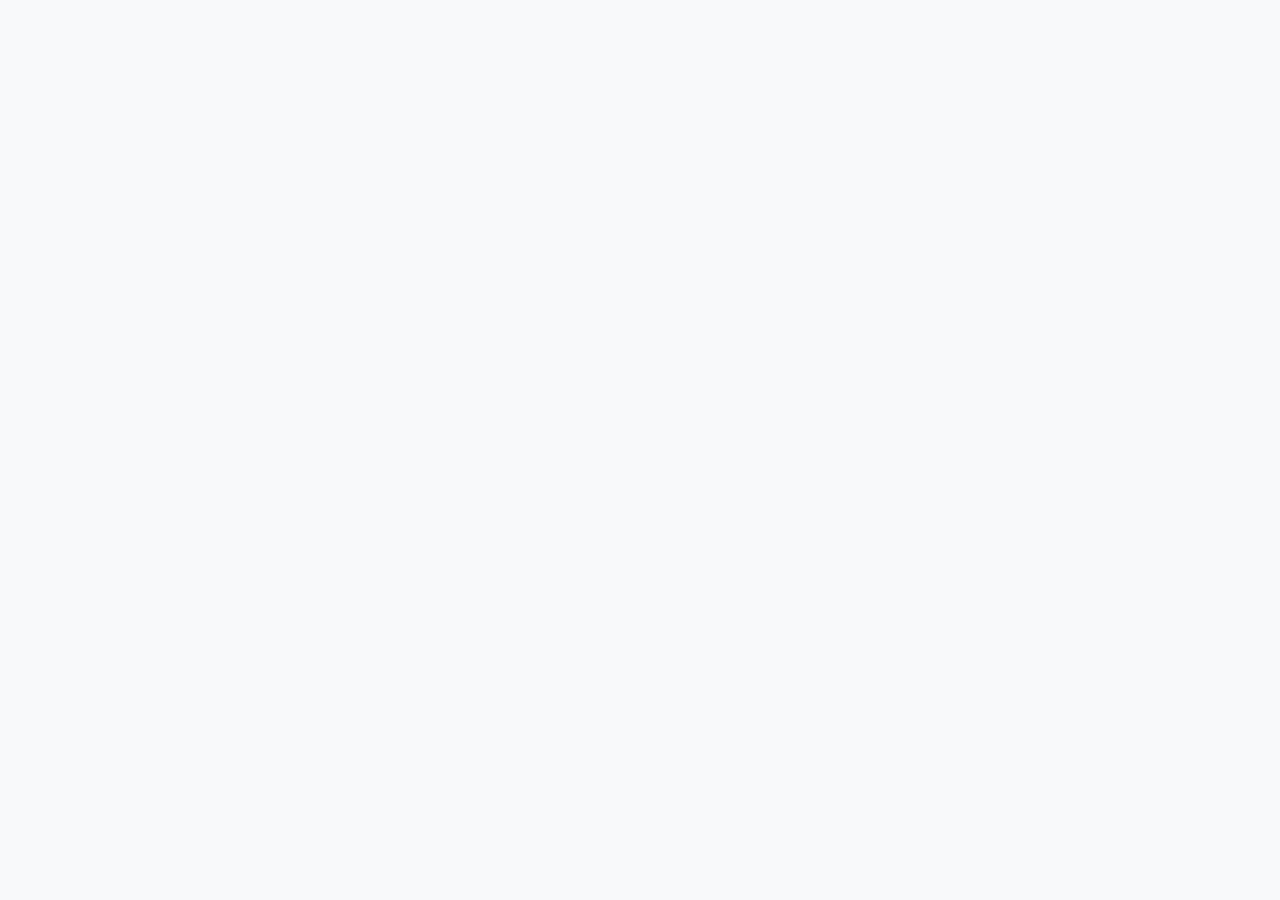
==== task-2-wonderlust/index.html @ 70757a87 "task 2 setup and assets done" ====
<!DOCTYPE html>
<html lang="en">
<head>
  <meta charset="UTF-8">
  <meta name="viewport" content="width=device-width, initial-scale=1">
  <title>Wanderlust | Travel Agency</title>
  <meta name="description" content="Find your next adventure with Wanderlust. Explore pristine beaches, towering mountains and vibrant cities.">
  <link rel="preconnect" href="https://fonts.googleapis.com">
  <link rel="preconnect" href="https://fonts.gstatic.com" crossorigin>
  <link href="https://fonts.googleapis.com/css2?family=Plus+Jakarta+Sans:wght@400;600;700;800&display=swap" rel="stylesheet">
  <link rel="stylesheet" href="css/style.css">
</head>
<body>
  <!--
    ============================================================
    SITE DETAILS - change the values here, then update the same
    text further down the page (search for the old value).
      Brand name ........ Wanderlust
      Company name ...... Wanderlust Travel Agency
      Copyright year .... 2024
    ============================================================
  -->

  <!-- header -->
  <main>
    <!-- hero -->
    <!-- destinations -->
    <!-- about -->
  </main>
  <!-- footer -->

  <script src="js/main.js"></script>
</body>
</html>
---- task-2-wonderlust/css/style.css ----
/* ==========================================================
   1. Design tokens
   ========================================================== */
:root {
  --primary: #0077b6;
  --primary-dark: #005d90;
  --navy: #023e8a;
  --text: #404850;
  --bg: #f8f9fa;
  --bg-alt: #f3f4f5;
  --white: #ffffff;
  --card-border: #e7e8e9;
  --about-border: #edeeef;
  --header-border: rgba(191, 199, 209, 0.3);
  --accent: #e9c46a;
  --accent-text: #773e00;
  --about-glow: #cde5ff;
  --font: "Plus Jakarta Sans", system-ui, -apple-system, "Segoe UI", Roboto, sans-serif;
  --side: 16px;
  --header-h: 80px;
  --container: 1200px;
}

/* ==========================================================
   2. Reset and base
   ========================================================== */
*, *::before, *::after { box-sizing: border-box; }
html { scroll-behavior: smooth; scroll-padding-top: var(--header-h); }
body {
  margin: 0;
  font-family: var(--font);
  font-size: 16px;
  line-height: 24px;
  color: var(--text);
  background: var(--bg);
  overflow-x: hidden;
}
img, svg { display: block; max-width: 100%; }
h1, h2, h3, p, ul { margin: 0; padding: 0; }
ul { list-style: none; }
a { color: inherit; text-decoration: none; }
button { font: inherit; cursor: pointer; }
:focus-visible { outline: 3px solid var(--primary); outline-offset: 3px; }

@media (prefers-reduced-motion: reduce) {
  html { scroll-behavior: auto; }
}
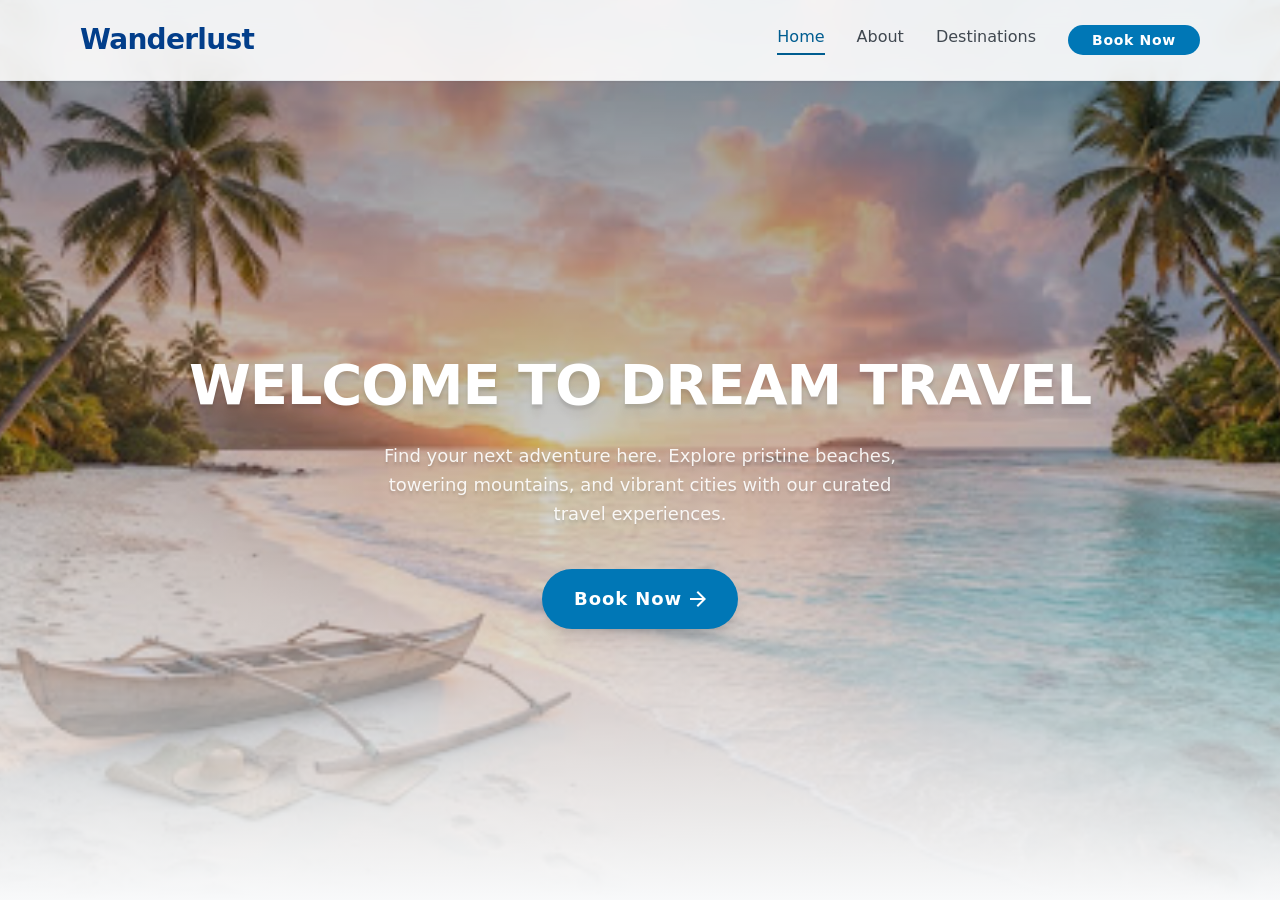
==== commit 82bc5e2f: "header and hero done" ====
--- a/task-2-wonderlust/index.html
+++ b/task-2-wonderlust/index.html
@@ -21,9 +21,37 @@
     ============================================================
   -->
 
-  <!-- header -->
+  <header class="site-header">
+    <div class="site-header__inner">
+      <a class="brand" href="#home">Wanderlust</a>
+      <button class="nav-toggle" type="button" aria-expanded="false" aria-controls="site-nav" aria-label="Open menu">
+        <img src="assets/images/icons/menu.svg" width="23" height="15" alt="">
+      </button>
+      <nav class="site-nav" id="site-nav" aria-label="Main">
+        <ul class="site-nav__list">
+          <li><a class="site-nav__link is-active" href="#home" data-spy="home">Home</a></li>
+          <li><a class="site-nav__link" href="#about" data-spy="about">About</a></li>
+          <li><a class="site-nav__link" href="#destinations" data-spy="destinations">Destinations</a></li>
+        </ul>
+        <a class="btn btn--small" href="#destinations">Book Now</a>
+      </nav>
+    </div>
+  </header>
+
   <main>
-    <!-- hero -->
+    <section class="hero" id="home" aria-labelledby="hero-title">
+      <img class="hero__bg" src="assets/images/hero/hero-beach.jpg" width="512" height="286" alt="Wooden outrigger boat on a white sand beach at sunset">
+      <div class="hero__overlay"></div>
+      <div class="hero__content">
+        <h1 class="hero__title" id="hero-title">WELCOME TO DREAM TRAVEL</h1>
+        <p class="hero__text">Find your next adventure here. Explore pristine beaches, towering mountains, and vibrant cities with our curated travel experiences.</p>
+        <a class="btn btn--large" href="#destinations">
+          Book Now
+          <img src="assets/images/icons/arrow-right.svg" width="16" height="16" alt="">
+        </a>
+      </div>
+    </section>
+
     <!-- destinations -->
     <!-- about -->
   </main>
--- a/task-2-wonderlust/css/style.css
+++ b/task-2-wonderlust/css/style.css
@@ -45,3 +45,94 @@
 @media (prefers-reduced-motion: reduce) {
   html { scroll-behavior: auto; }
 }
+
+/* ==========================================================
+   3. Buttons
+   ========================================================== */
+.btn {
+  display: inline-flex; align-items: center; justify-content: center; gap: 8px;
+  color: var(--white); background: var(--primary); border-radius: 9999px;
+  font-weight: 600; letter-spacing: 0.05em;
+  transition: background 0.2s ease, transform 0.2s ease;
+}
+.btn:hover { background: var(--primary-dark); }
+.btn--small { padding: 8px 24px; font-size: 14px; line-height: 14px; letter-spacing: 0.05em; }
+.btn--large {
+  padding: 16px 32px; font-size: 18px; line-height: 28px; letter-spacing: 0.05em;
+  box-shadow: 0 4px 6px -4px rgba(0, 0, 0, 0.1), 0 10px 15px -3px rgba(0, 0, 0, 0.1);
+}
+.btn--large:hover { transform: translateY(-2px); }
+
+/* ==========================================================
+   4. Header
+   ========================================================== */
+.site-header {
+  position: fixed; top: 0; left: 0; right: 0; z-index: 50;
+  background: rgba(255, 255, 255, 0.9);
+  -webkit-backdrop-filter: blur(12px); backdrop-filter: blur(12px);
+  border-bottom: 1px solid var(--header-border);
+  box-shadow: 0 1px 2px rgba(0, 0, 0, 0.05);
+}
+.site-header__inner {
+  display: flex; align-items: center; justify-content: space-between;
+  height: var(--header-h); padding-inline: var(--side);
+}
+.brand { font-size: 28px; line-height: 40px; font-weight: 700; letter-spacing: -0.025em; color: var(--navy); }
+.nav-toggle {
+  display: flex; align-items: center; justify-content: center;
+  width: 38px; height: 34px; padding: 0; background: none; border: 0; border-radius: 4px;
+}
+.site-nav {
+  position: absolute; top: 100%; left: 0; right: 0;
+  display: none; flex-direction: column; gap: 16px; padding: 16px var(--side) 24px;
+  background: rgba(255, 255, 255, 0.97);
+  border-bottom: 1px solid var(--header-border);
+  box-shadow: 0 8px 16px rgba(0, 0, 0, 0.06);
+}
+.site-nav.is-open { display: flex; }
+.site-nav__list { display: flex; flex-direction: column; gap: 12px; }
+.site-nav__link { display: inline-block; padding-bottom: 4px; border-bottom: 2px solid transparent; }
+.site-nav__link:hover { color: var(--primary); }
+.site-nav__link.is-active { color: var(--primary-dark); border-bottom-color: var(--primary-dark); }
+.site-nav .btn { align-self: flex-start; }
+
+@media (min-width: 768px) {
+  :root { --side: 80px; }
+  .nav-toggle { display: none; }
+  .site-nav {
+    position: static; display: flex; flex-direction: row; align-items: center; gap: 32px;
+    padding: 0; background: none; border: 0; box-shadow: none;
+  }
+  .site-nav__list { flex-direction: row; gap: 32px; }
+}
+
+/* ==========================================================
+   5. Hero
+   ========================================================== */
+.hero {
+  position: relative; display: flex; align-items: center; justify-content: center;
+  min-height: 780px; padding: var(--header-h) var(--side) 0; overflow: hidden;
+}
+.hero__bg { position: absolute; inset: 0; width: 100%; height: 100%; object-fit: cover; }
+.hero__overlay {
+  position: absolute; inset: 0;
+  background: linear-gradient(to bottom, rgba(0, 0, 0, 0.4) 0%, rgba(0, 0, 0, 0.2) 50%, var(--bg) 100%);
+}
+.hero__content { position: relative; z-index: 1; width: 100%; text-align: center; color: var(--white); }
+.hero__title {
+  font-size: 40px; line-height: 48px; font-weight: 800;
+  text-shadow: 0 10px 8px rgba(0, 0, 0, 0.04), 0 4px 3px rgba(0, 0, 0, 0.1);
+}
+.hero__text {
+  max-width: 560px; margin: 24px auto 40px; font-size: 18px; line-height: 28.8px;
+  text-shadow: 0 4px 3px rgba(0, 0, 0, 0.07), 0 2px 2px rgba(0, 0, 0, 0.06);
+}
+
+@media (min-width: 768px) {
+  .hero { min-height: 1536px; }
+  .hero__title { font-size: 56px; line-height: 67.2px; letter-spacing: -0.02em; }
+  .hero__text { color: rgba(255, 255, 255, 0.9); }
+}
+@media (min-width: 1024px) {
+  .hero { min-height: clamp(640px, 100vh, 900px); }
+}
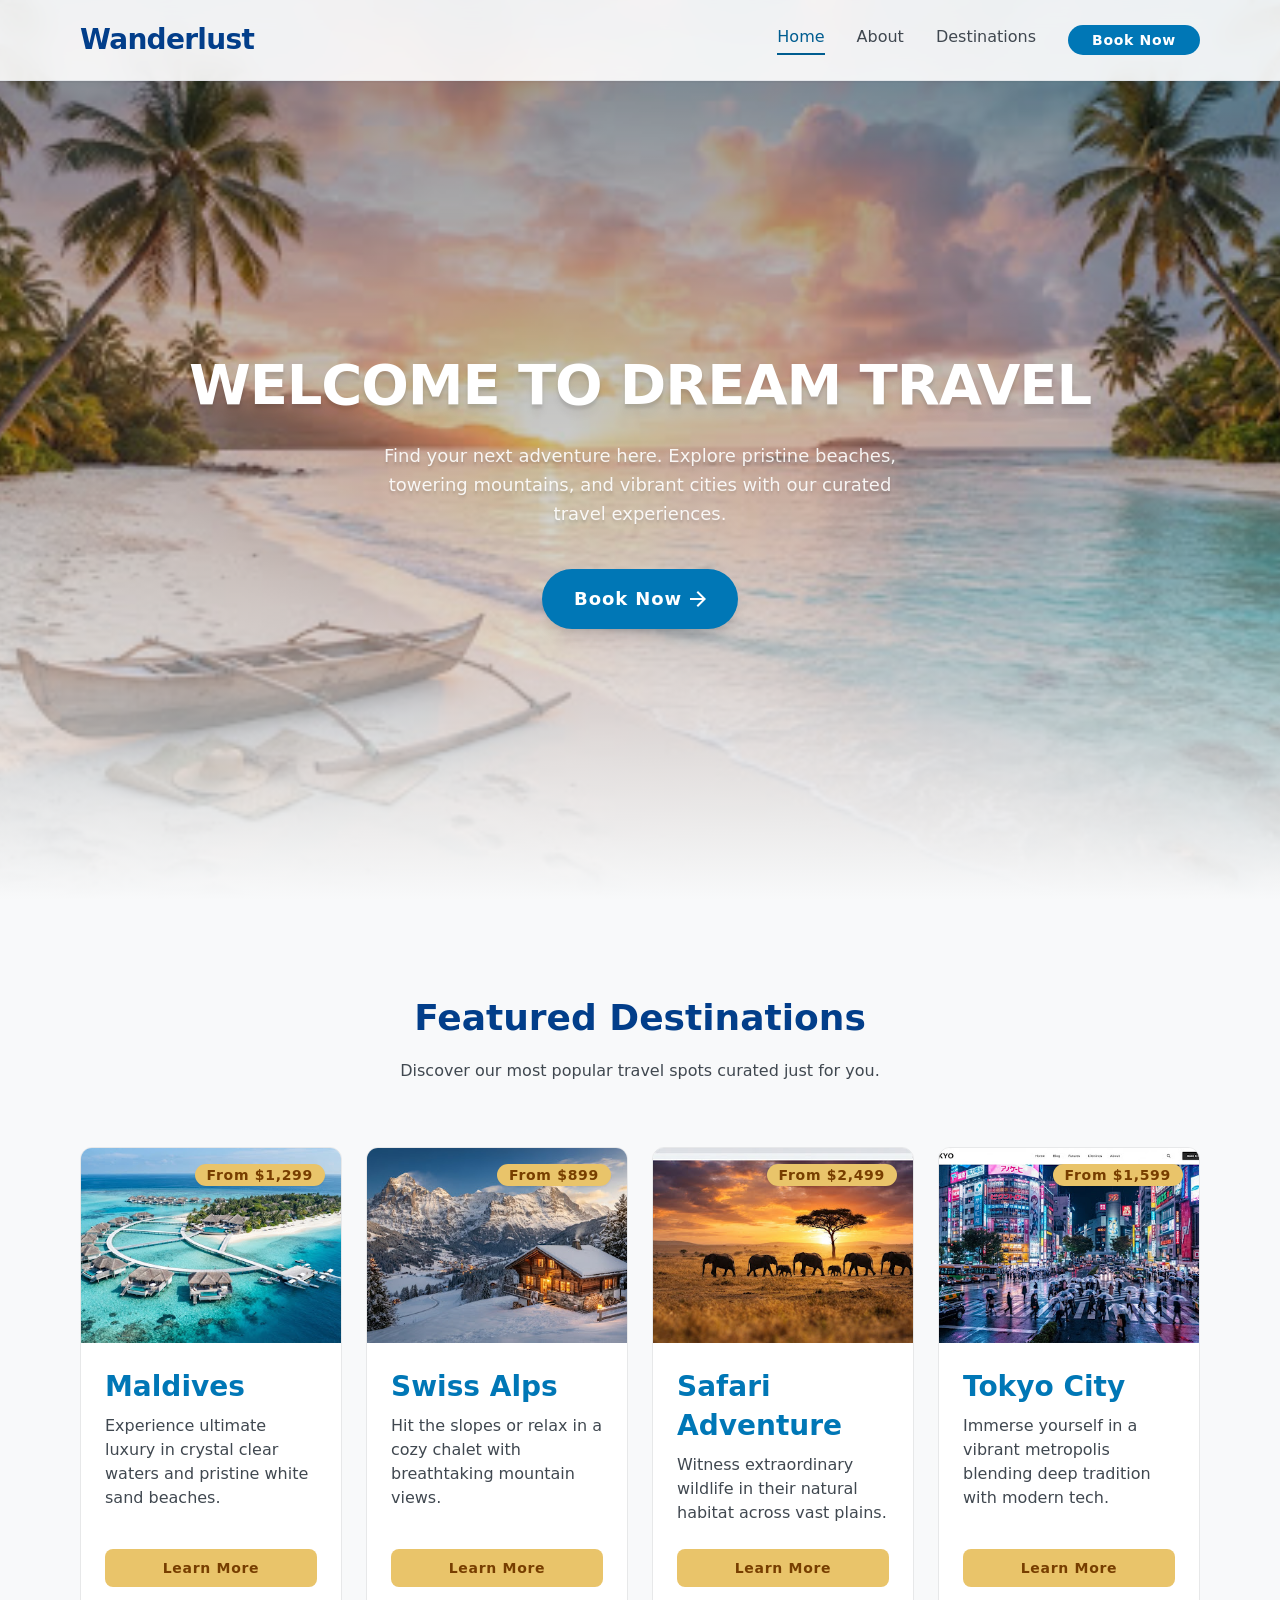
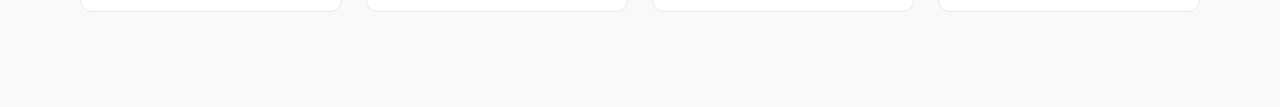
==== commit 2be119ef: "destinations section done" ====
--- a/task-2-wonderlust/index.html
+++ b/task-2-wonderlust/index.html
@@ -52,7 +52,60 @@
       </div>
     </section>
 
-    <!-- destinations -->
+    <section class="section destinations" id="destinations" aria-labelledby="destinations-title">
+      <div class="section__inner">
+        <header class="section__head">
+          <h2 class="section__title" id="destinations-title">Featured Destinations</h2>
+          <p class="section__sub">Discover our most popular travel spots curated just for you.</p>
+        </header>
+        <ul class="cards">
+          <li class="card">
+            <div class="card__media">
+              <img src="assets/images/destinations/maldives.jpg" width="356" height="267" loading="lazy" alt="Overwater villas and a jetty over turquoise water in the Maldives">
+              <span class="card__price">From $1,299</span>
+            </div>
+            <div class="card__body">
+              <h3 class="card__title">Maldives</h3>
+              <p class="card__text">Experience ultimate luxury in crystal clear waters and pristine white sand beaches.</p>
+              <button class="card__btn" type="button">Learn More</button>
+            </div>
+          </li>
+          <li class="card">
+            <div class="card__media">
+              <img src="assets/images/destinations/swiss-alps.jpg" width="356" height="267" loading="lazy" alt="Snowy mountain peaks and a lit wooden chalet in the Swiss Alps">
+              <span class="card__price">From $899</span>
+            </div>
+            <div class="card__body">
+              <h3 class="card__title">Swiss Alps</h3>
+              <p class="card__text">Hit the slopes or relax in a cozy chalet with breathtaking mountain views.</p>
+              <button class="card__btn" type="button">Learn More</button>
+            </div>
+          </li>
+          <li class="card">
+            <div class="card__media">
+              <img src="assets/images/destinations/safari-adventure.jpg" width="356" height="267" loading="lazy" alt="Elephants walking across a savanna at sunset with an acacia tree">
+              <span class="card__price">From $2,499</span>
+            </div>
+            <div class="card__body">
+              <h3 class="card__title">Safari Adventure</h3>
+              <p class="card__text">Witness extraordinary wildlife in their natural habitat across vast plains.</p>
+              <button class="card__btn" type="button">Learn More</button>
+            </div>
+          </li>
+          <li class="card">
+            <div class="card__media">
+              <img src="assets/images/destinations/tokyo-city.jpg" width="356" height="267" loading="lazy" alt="Crowded Tokyo street crossing at night with neon signs">
+              <span class="card__price">From $1,599</span>
+            </div>
+            <div class="card__body">
+              <h3 class="card__title">Tokyo City</h3>
+              <p class="card__text">Immerse yourself in a vibrant metropolis blending deep tradition with modern tech.</p>
+              <button class="card__btn" type="button">Learn More</button>
+            </div>
+          </li>
+        </ul>
+      </div>
+    </section>
     <!-- about -->
   </main>
   <!-- footer -->
--- a/task-2-wonderlust/css/style.css
+++ b/task-2-wonderlust/css/style.css
@@ -136,3 +136,54 @@
 @media (min-width: 1024px) {
   .hero { min-height: clamp(640px, 100vh, 900px); }
 }
+
+/* ==========================================================
+   6. Shared section layout
+   ========================================================== */
+.section { padding: 96px var(--side); }
+.section__inner { width: 100%; max-width: var(--container); margin-inline: auto; }
+.section__head { margin-bottom: 64px; text-align: center; }
+.section__title { font-size: 16px; line-height: 24px; font-weight: 400; color: var(--navy); }
+.section__sub { margin-top: 16px; }
+
+@media (min-width: 768px) {
+  .section { padding-block: 95px; }
+  .section__title { font-size: 36px; line-height: 46.8px; font-weight: 700; padding-bottom: 1px; }
+}
+
+/* ==========================================================
+   7. Destinations
+   ========================================================== */
+.destinations { background: var(--bg); }
+.cards { display: grid; grid-template-columns: 1fr; gap: 24px; }
+.card {
+  display: flex; flex-direction: column; overflow: hidden;
+  background: var(--white); border: 1px solid var(--card-border); border-radius: 12px;
+  transition: transform 0.25s ease, box-shadow 0.25s ease;
+}
+.card:hover { transform: translateY(-4px); box-shadow: 0 10px 15px -3px rgba(0, 0, 0, 0.1), 0 4px 6px -4px rgba(0, 0, 0, 0.1); }
+.card__media { position: relative; aspect-ratio: 4 / 3; }
+.card__media img { width: 100%; height: 100%; object-fit: cover; }
+.card__price {
+  position: absolute; top: 16px; right: 16px; padding: 4px 12px;
+  font-size: 14px; line-height: 14px; font-weight: 600; letter-spacing: 0.05em;
+  color: var(--accent-text); background: var(--accent); border-radius: 9999px;
+  box-shadow: 0 1px 2px rgba(0, 0, 0, 0.05);
+}
+.card__body { display: flex; flex: 1; flex-direction: column; padding: 24px; }
+.card__title { margin-bottom: 8px; font-size: 28px; line-height: 39.2px; font-weight: 700; color: var(--primary); }
+.card__text { flex: 1; margin-bottom: 24px; }
+.card__btn {
+  width: 100%; padding: 12px 0; border: 0; border-radius: 8px;
+  font-size: 14px; line-height: 14px; font-weight: 600; letter-spacing: 0.05em;
+  color: var(--accent-text); background: var(--accent);
+  transition: filter 0.2s ease;
+}
+.card__btn:hover { filter: brightness(0.95); }
+
+@media (min-width: 768px) {
+  .cards { grid-template-columns: repeat(2, minmax(0, 1fr)); }
+}
+@media (min-width: 1024px) {
+  .cards { grid-template-columns: repeat(4, minmax(0, 1fr)); }
+}
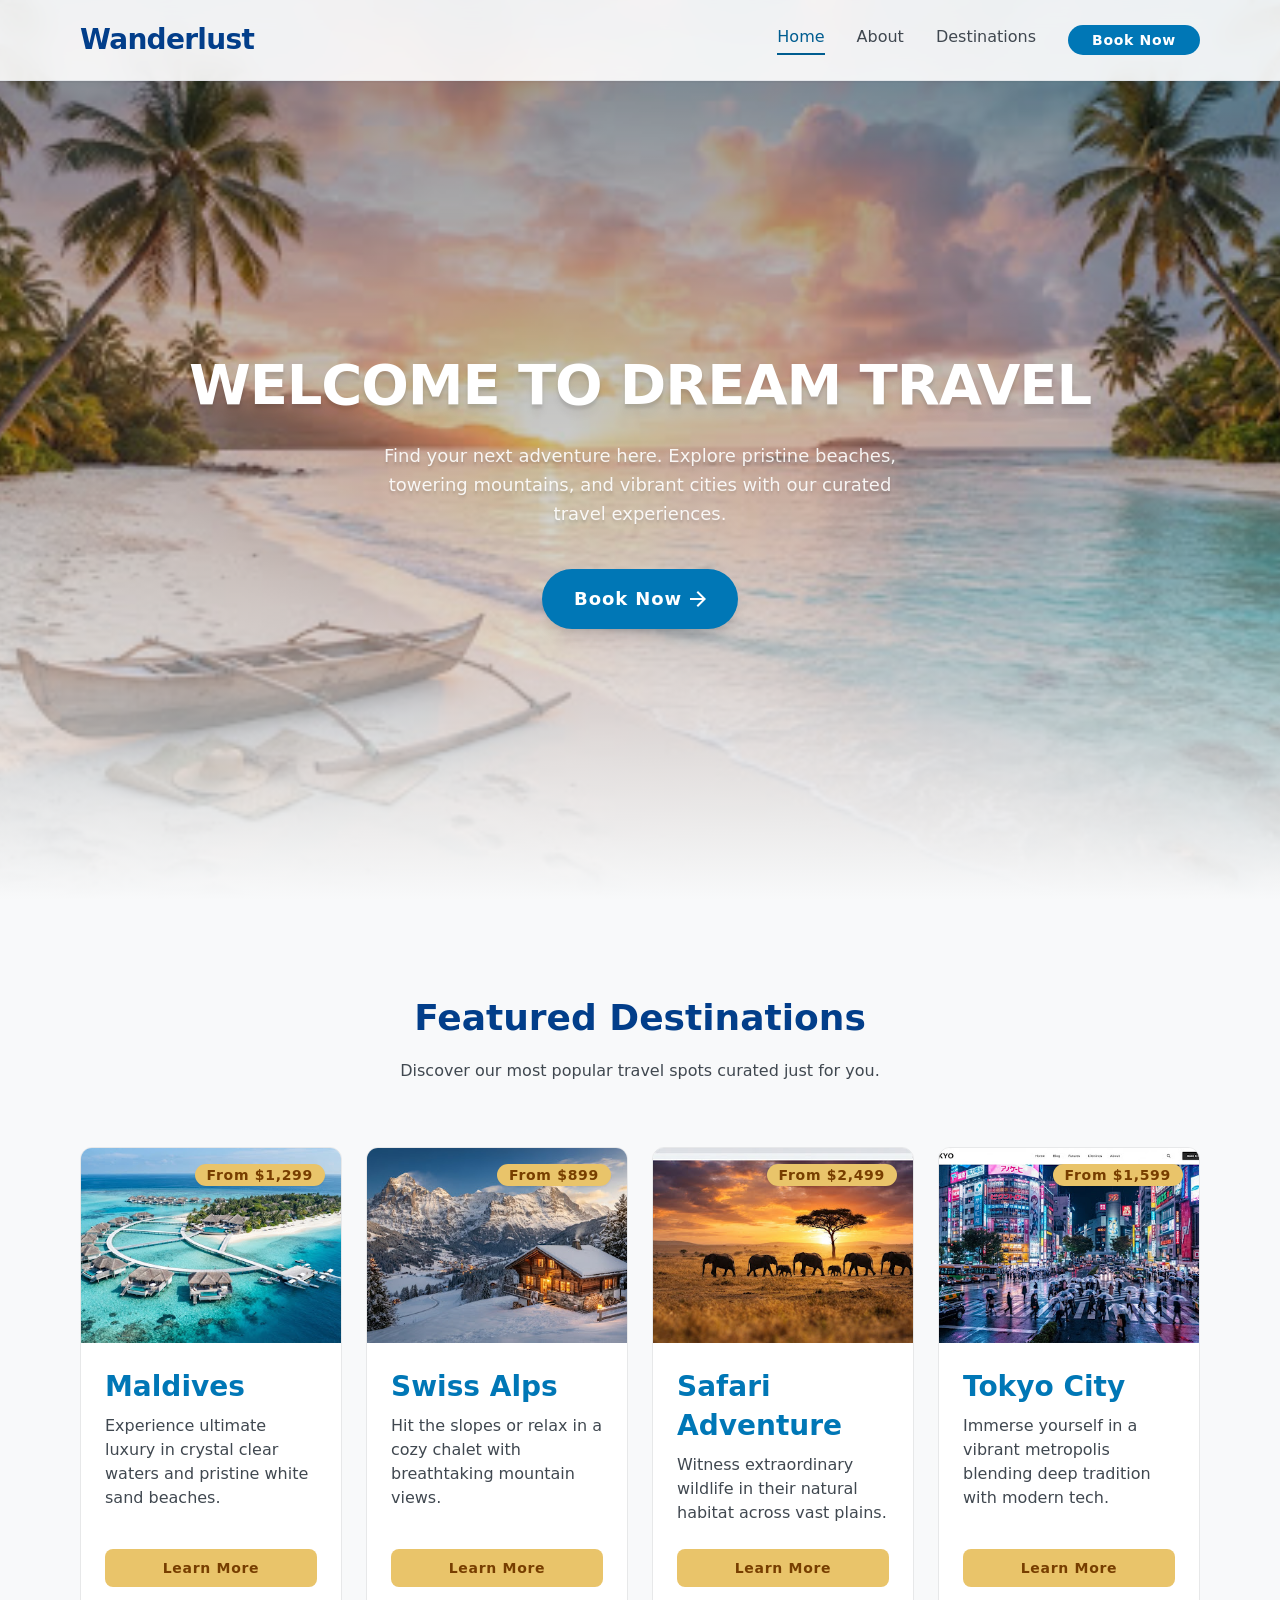
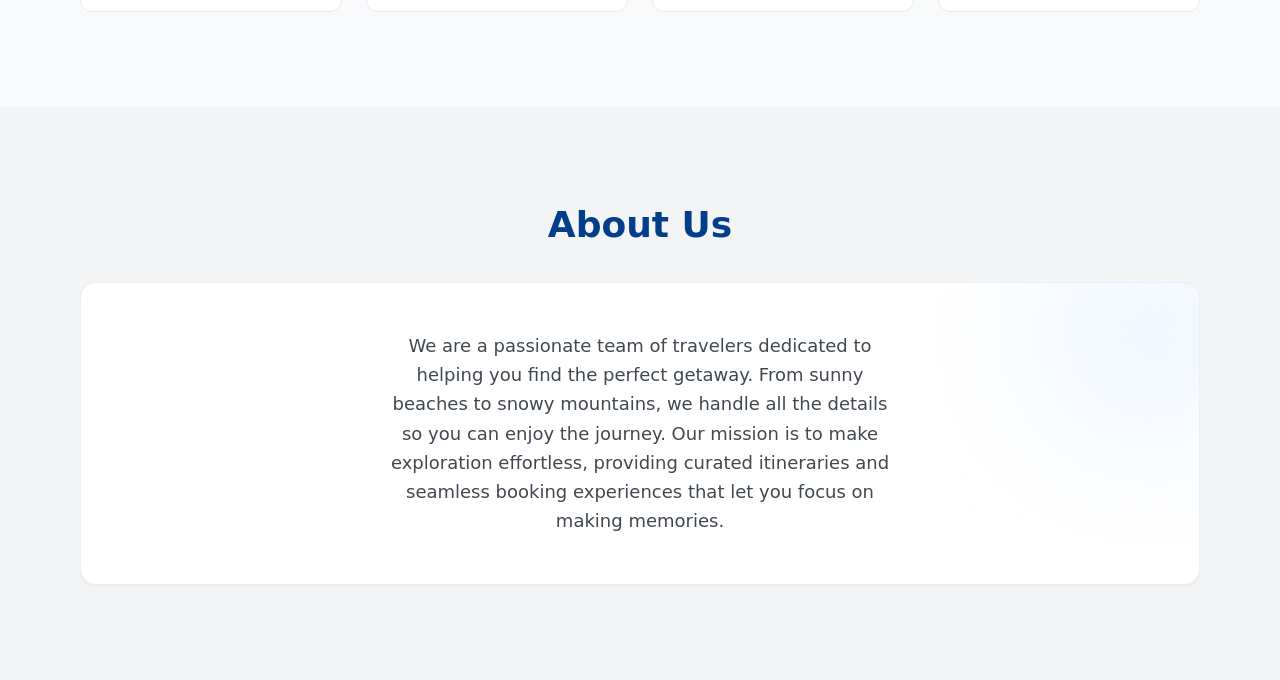
==== commit 42b8a040: "about us section done" ====
--- a/task-2-wonderlust/index.html
+++ b/task-2-wonderlust/index.html
@@ -106,7 +106,15 @@
         </ul>
       </div>
     </section>
-    <!-- about -->
+    <section class="section about" id="about" aria-labelledby="about-title">
+      <div class="section__inner">
+        <h2 class="section__title about__title" id="about-title">About Us</h2>
+        <div class="about__card">
+          <span class="about__glow" aria-hidden="true"></span>
+          <p class="about__text">We are a passionate team of travelers dedicated to helping you find the perfect getaway. From sunny beaches to snowy mountains, we handle all the details so you can enjoy the journey. Our mission is to make exploration effortless, providing curated itineraries and seamless booking experiences that let you focus on making memories.</p>
+        </div>
+      </div>
+    </section>
   </main>
   <!-- footer -->
 
--- a/task-2-wonderlust/css/style.css
+++ b/task-2-wonderlust/css/style.css
@@ -187,3 +187,23 @@
 @media (min-width: 1024px) {
   .cards { grid-template-columns: repeat(4, minmax(0, 1fr)); }
 }
+
+/* ==========================================================
+   8. About us
+   ========================================================== */
+.about { background: var(--bg-alt); }
+.about__title { margin-bottom: 32px; text-align: center; }
+.about__card {
+  position: relative; overflow: hidden; padding: 32px;
+  background: var(--white); border: 1px solid var(--about-border); border-radius: 16px;
+  box-shadow: 0 1px 2px rgba(0, 0, 0, 0.05);
+}
+.about__glow {
+  position: absolute; top: -79px; right: -79px; width: 256px; height: 256px;
+  background: var(--about-glow); border-radius: 50%; opacity: 0.3; filter: blur(64px);
+}
+.about__text { position: relative; max-width: 510px; margin-inline: auto; font-size: 18px; line-height: 29.25px; text-align: center; }
+
+@media (min-width: 768px) {
+  .about__card { padding: 48px; }
+}
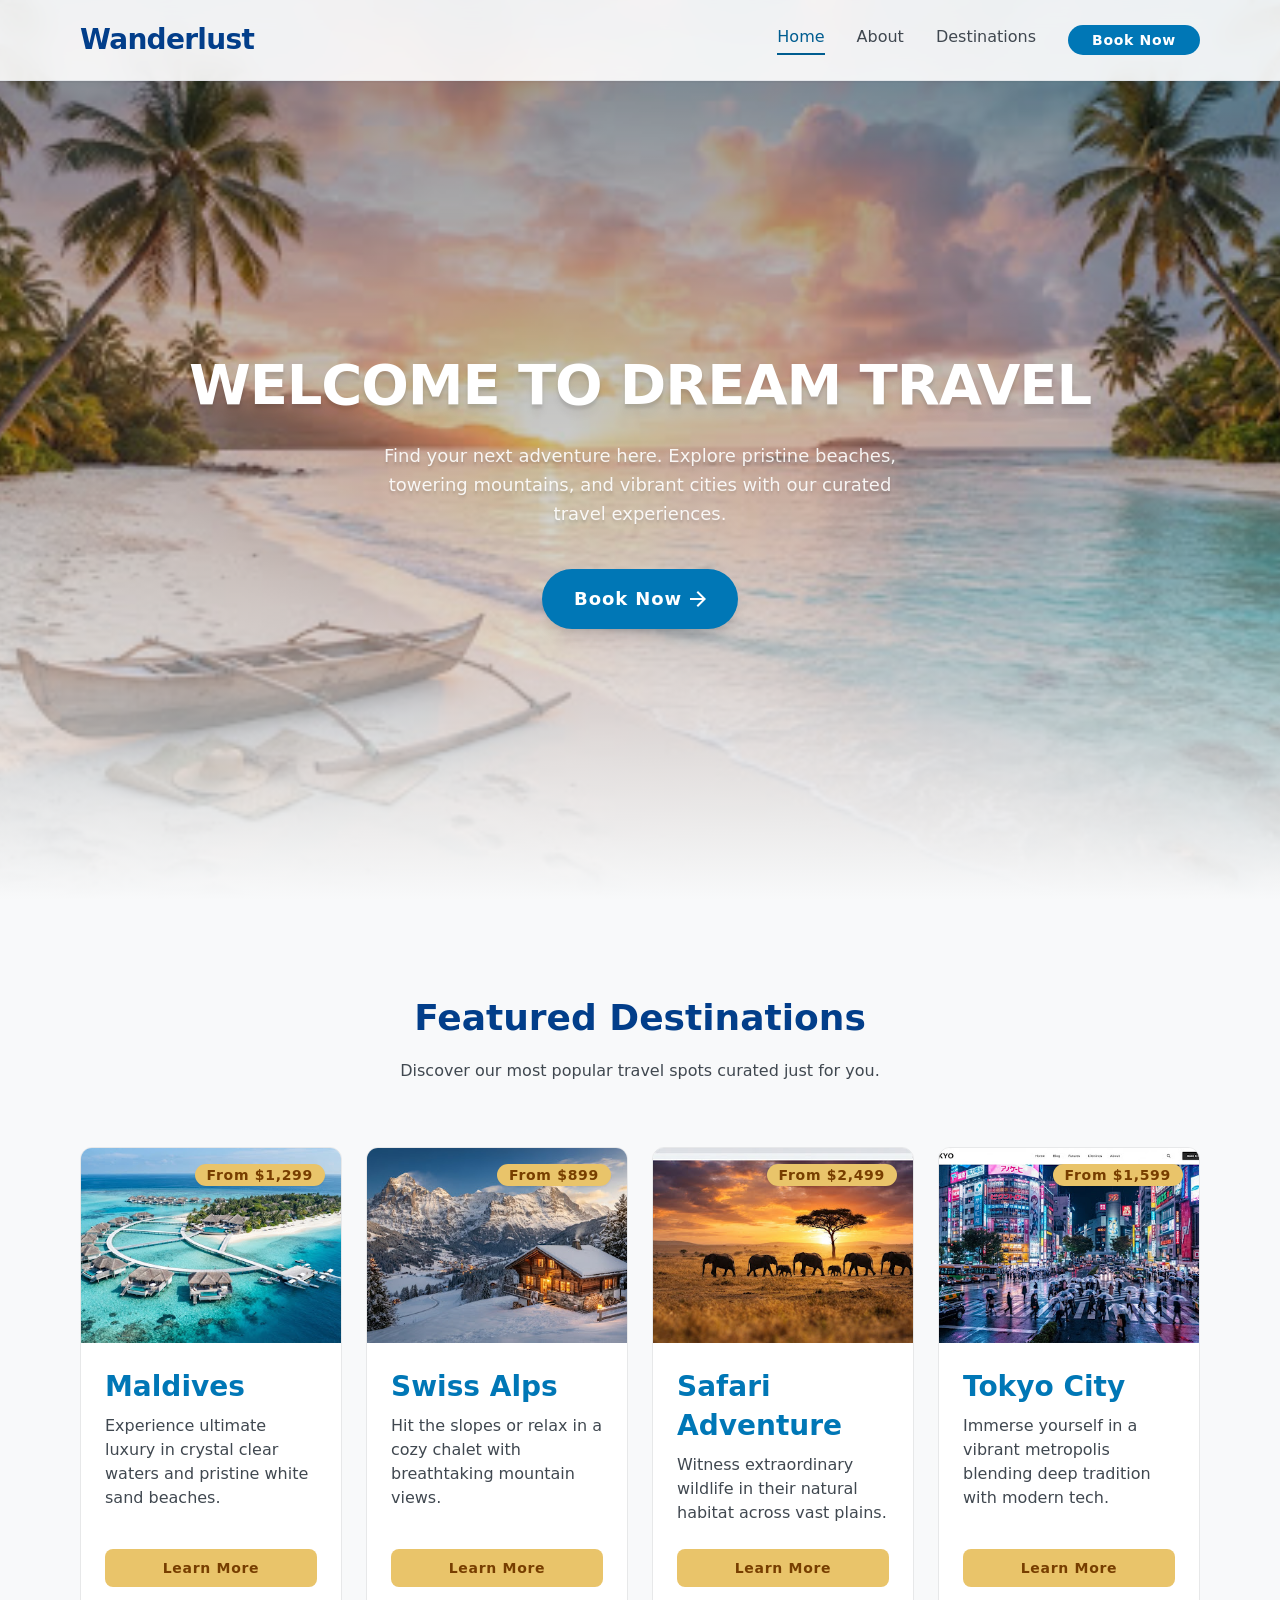
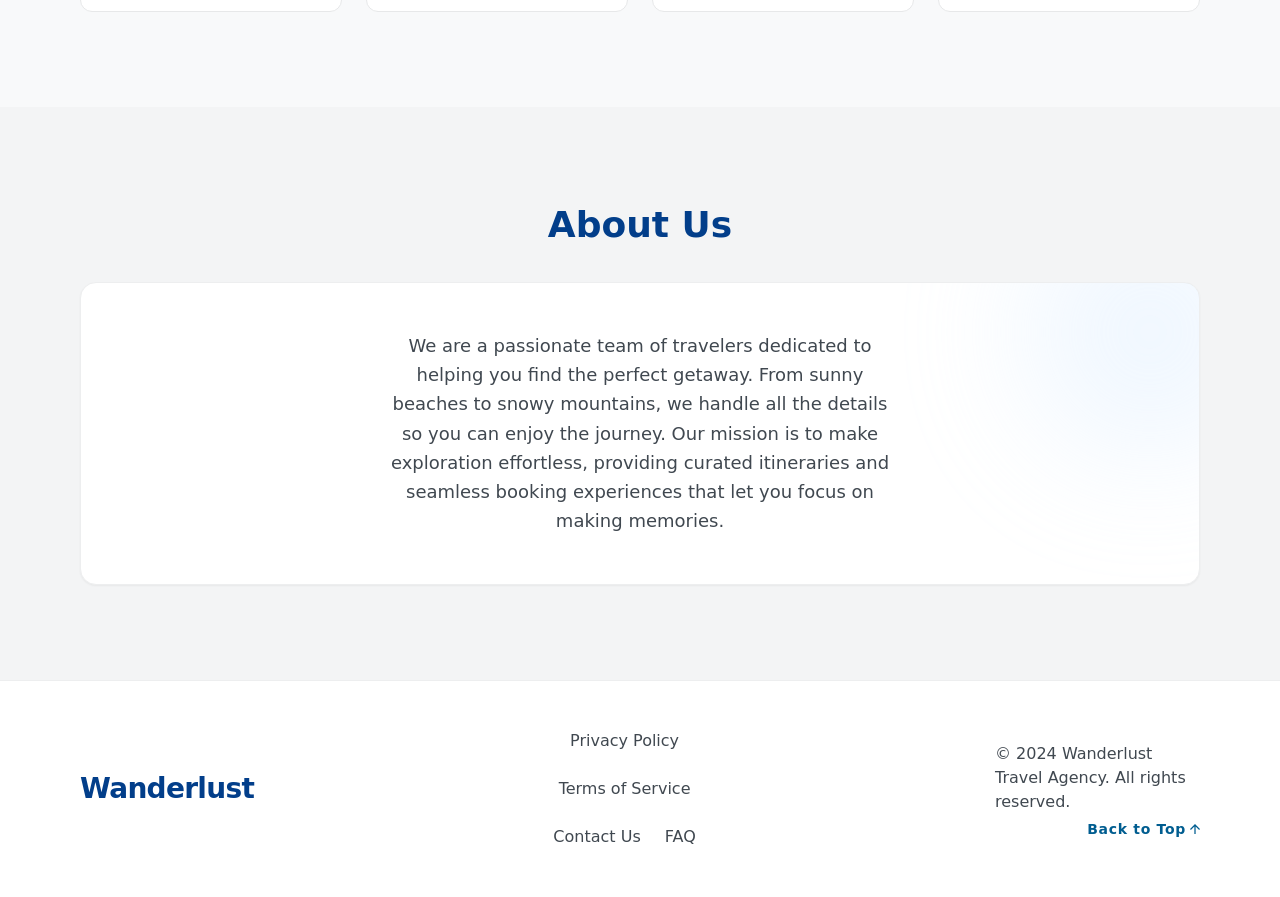
==== commit 424e10f1: "footer done" ====
--- a/task-2-wonderlust/index.html
+++ b/task-2-wonderlust/index.html
@@ -116,7 +116,26 @@
       </div>
     </section>
   </main>
-  <!-- footer -->
+  <footer class="site-footer">
+    <div class="site-footer__inner">
+      <a class="brand" href="#home">Wanderlust</a>
+      <nav class="footer-nav" aria-label="Footer">
+        <ul class="footer-nav__list">
+          <li><a href="#">Privacy Policy</a></li>
+          <li><a href="#">Terms of Service</a></li>
+          <li><a href="#">Contact Us</a></li>
+          <li><a href="#">FAQ</a></li>
+        </ul>
+      </nav>
+      <div class="site-footer__legal">
+        <p class="site-footer__copy">&copy; 2024 Wanderlust Travel Agency. All rights reserved.</p>
+        <a class="back-top" href="#home">
+          Back to Top
+          <img src="assets/images/icons/arrow-up.svg" width="10" height="10" alt="">
+        </a>
+      </div>
+    </div>
+  </footer>
 
   <script src="js/main.js"></script>
 </body>
--- a/task-2-wonderlust/css/style.css
+++ b/task-2-wonderlust/css/style.css
@@ -207,3 +207,28 @@
 @media (min-width: 768px) {
   .about__card { padding: 48px; }
 }
+
+/* ==========================================================
+   9. Footer
+   ========================================================== */
+.site-footer { background: var(--white); border-top: 1px solid var(--about-border); }
+.site-footer__inner {
+  display: flex; flex-direction: column; align-items: center; gap: 16px;
+  width: 100%; max-width: calc(var(--container) + var(--side) * 2);
+  margin-inline: auto; padding: 48px var(--side) 16px;
+}
+.footer-nav__list { display: flex; flex-wrap: wrap; justify-content: center; gap: 24px; }
+.footer-nav a:hover, .back-top:hover { color: var(--primary); }
+.site-footer__legal { display: flex; flex-direction: column; gap: 8px; width: 100%; max-width: 358px; }
+.site-footer__copy { max-width: 324px; }
+.back-top {
+  display: inline-flex; align-items: center; align-self: flex-end; gap: 4px;
+  font-size: 14px; line-height: 14px; font-weight: 600; letter-spacing: 0.05em; color: var(--primary-dark);
+}
+
+@media (min-width: 768px) {
+  .site-footer__inner { flex-direction: row; justify-content: space-between; padding-block: 48px; }
+  .footer-nav { max-width: 214px; }
+  .site-footer__legal { width: 205px; }
+  .site-footer__copy { max-width: none; }
+}
